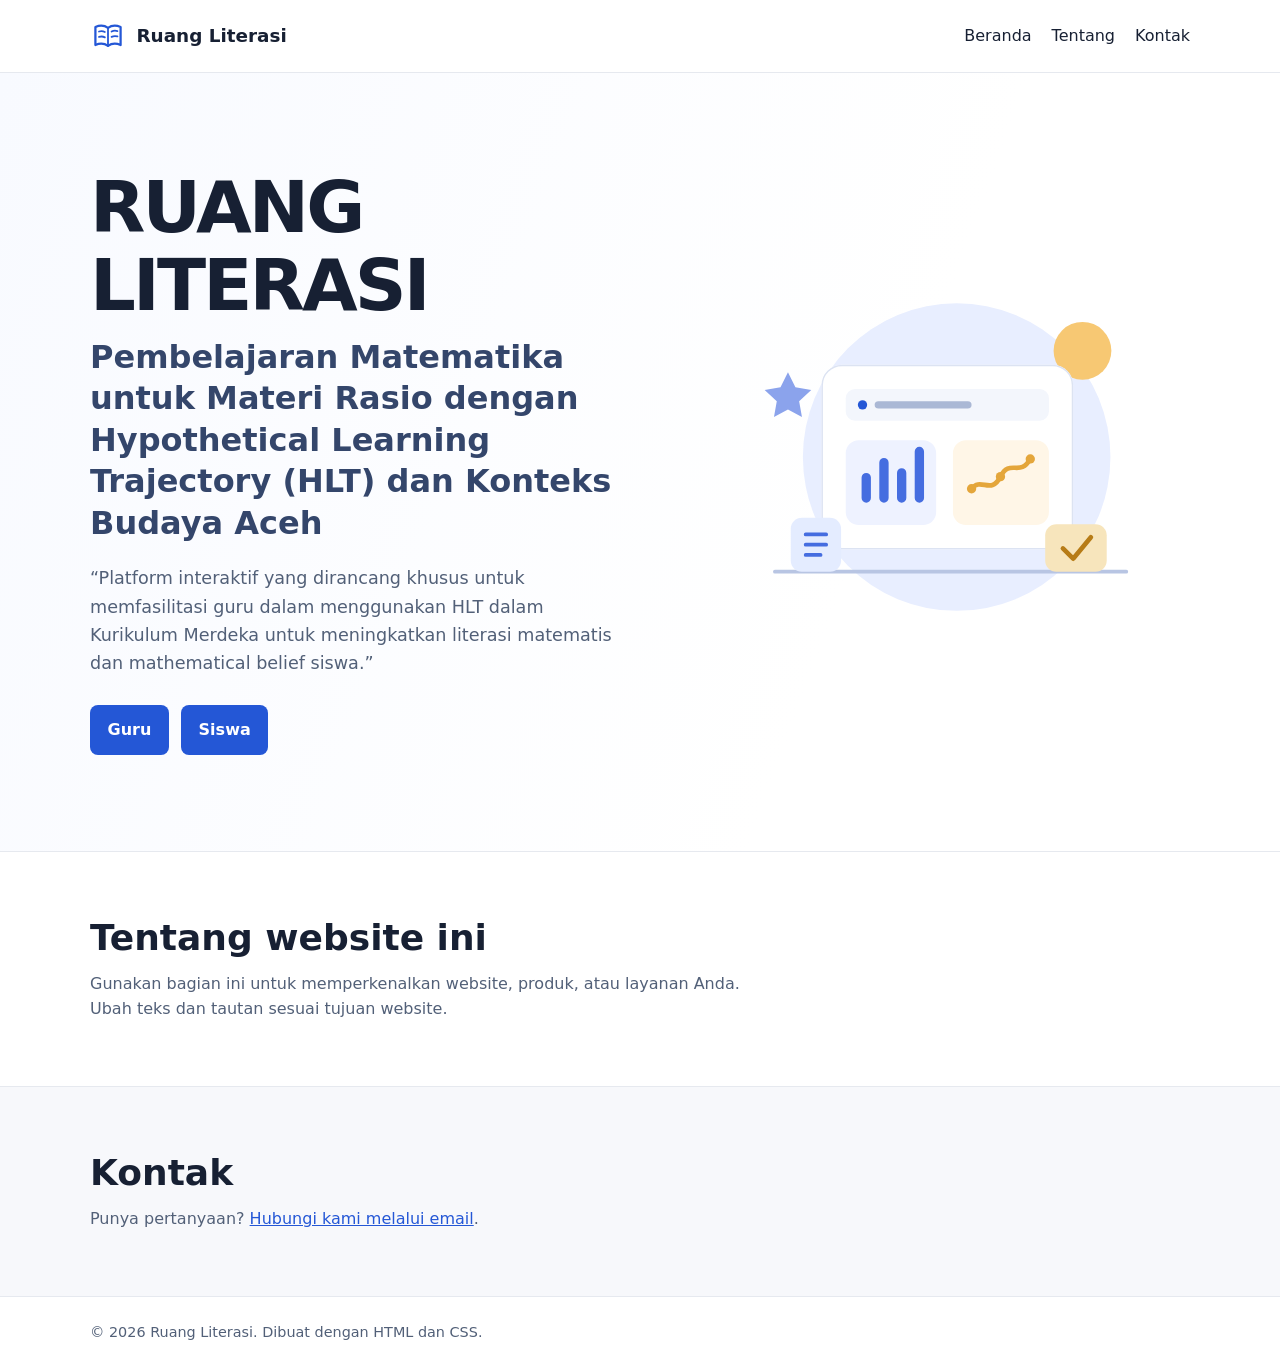
==== index.html @ ae9f27b5 "Tambah halaman guru dan siswa" ====
<!doctype html>
<html lang="id">
  <head>
    <meta charset="utf-8" />
    <meta name="viewport" content="width=device-width, initial-scale=1" />
    <meta
      name="description"
      content="Kerangka awal website yang sederhana dan responsif."
    />
    <title>Ruang Literasi</title>
    <link rel="stylesheet" href="styles.css" />
  </head>
  <body>
    <a class="skip-link" href="#konten">Lewati ke konten utama</a>

    <header class="site-header">
      <div class="container header-content">
        <a class="brand" href="#beranda" aria-label="Ruang Literasi, beranda">
          <svg
            class="brand-logo"
            viewBox="0 0 40 40"
            aria-hidden="true"
          >
            <path
              d="M20 11c-4.2-3-9-3.1-14-1v20c5-2.1 9.8-2 14 1 4.2-3 9-3.1 14-1V10c-5-2.1-9.8-2-14 1Z"
              fill="none"
              stroke="currentColor"
              stroke-linecap="round"
              stroke-linejoin="round"
              stroke-width="2.5"
            />
            <path
              d="M20 11v20M10 15c2.4-.7 4.6-.5 6.5.5M24 15c1.9-1 4.1-1.2 6.5-.5M10 21c2.4-.7 4.6-.5 6.5.5M24 21c1.9-1 4.1-1.2 6.5-.5"
              fill="none"
              stroke="currentColor"
              stroke-linecap="round"
              stroke-width="2"
            />
          </svg>
          <span>Ruang Literasi</span>
        </a>

        <nav aria-label="Navigasi utama">
          <ul class="nav-list">
            <li><a href="#beranda">Beranda</a></li>
            <li><a href="#tentang">Tentang</a></li>
            <li><a href="#kontak">Kontak</a></li>
          </ul>
        </nav>
      </div>
    </header>

    <main id="konten">
      <section class="hero" id="beranda" aria-labelledby="hero-title">
        <div class="container hero-layout">
          <div class="hero-copy">
            <h1 id="hero-title">RUANG LITERASI</h1>
            <h2 class="hero-subtitle">
              Pembelajaran Matematika untuk Materi Rasio dengan Hypothetical
              Learning Trajectory (HLT) dan Konteks Budaya Aceh
            </h2>
            <p class="hero-description">
              “Platform interaktif yang dirancang khusus untuk memfasilitasi
              guru dalam menggunakan HLT dalam Kurikulum Merdeka untuk
              meningkatkan literasi matematis dan mathematical belief siswa.”
            </p>
            <div class="hero-actions">
              <a class="button" href="home-guru.html" target="_blank" rel="noopener">Guru</a>
              <a class="button" href="home-siswa.html" target="_blank" rel="noopener">Siswa</a>
            </div>
          </div>

          <div class="hero-art" aria-hidden="true">
            <svg
              class="learning-illustration"
              viewBox="0 0 520 420"
              fill="none"
              xmlns="http://www.w3.org/2000/svg"
            >
              <circle cx="270" cy="205" r="165" fill="#E8EEFF" />
              <circle cx="405" cy="91" r="31" fill="#F7C873" />
              <path d="M75 328H452" stroke="#B8C5E3" stroke-width="4" stroke-linecap="round" />
              <rect x="125" y="106" width="270" height="198" rx="22" fill="white" />
              <rect x="125.75" y="106.75" width="268.5" height="196.5" rx="21.25" stroke="#DCE3F2" stroke-width="1.5" />
              <rect x="151" y="132" width="218" height="34" rx="10" fill="#F3F6FC" />
              <circle cx="169" cy="149" r="5" fill="#2457D6" />
              <rect x="182" y="145" width="104" height="8" rx="4" fill="#AAB8D5" />
              <rect x="151" y="187" width="97" height="91" rx="14" fill="#EEF2FF" />
              <rect x="266" y="187" width="103" height="91" rx="14" fill="#FFF6E7" />
              <path d="M173 249V227M192 249V211M211 249V222M230 249V199" stroke="#456DE0" stroke-width="10" stroke-linecap="round" />
              <path d="M286 239C296 226 307 246 317 226C327 206 338 227 349 207" stroke="#E4A63B" stroke-width="5" stroke-linecap="round" />
              <circle cx="286" cy="239" r="5" fill="#E4A63B" />
              <circle cx="317" cy="226" r="5" fill="#E4A63B" />
              <circle cx="349" cy="207" r="5" fill="#E4A63B" />
              <rect x="92" y="270" width="54" height="58" rx="12" fill="#E4ECFF" />
              <path d="M108 288H130M108 299H130M108 310H124" stroke="#456DE0" stroke-width="4" stroke-linecap="round" />
              <rect x="365" y="277" width="66" height="51" rx="12" fill="#F7E5BC" />
              <path d="M384 303L395 314L414 291" stroke="#B77C17" stroke-width="5" stroke-linecap="round" stroke-linejoin="round" />
              <path d="M89 114L97 130L114 133L101 145L104 162L89 154L74 162L77 145L64 133L81 130L89 114Z" fill="#8BA3EC" />
            </svg>
          </div>
        </div>
      </section>

      <section class="content-section" id="tentang" aria-labelledby="about-title">
        <div class="container">
          <h2 id="about-title">Tentang website ini</h2>
          <p>
            Gunakan bagian ini untuk memperkenalkan website, produk, atau layanan
            Anda. Ubah teks dan tautan sesuai tujuan website.
          </p>
        </div>
      </section>

      <section
        class="content-section contact-section"
        id="kontak"
        aria-labelledby="contact-title"
      >
        <div class="container">
          <h2 id="contact-title">Kontak</h2>
          <p>
            Punya pertanyaan?
            <a href="mailto:halo@contoh.com">Hubungi kami melalui email</a>.
          </p>
        </div>
      </section>
    </main>

    <footer class="site-footer">
      <div class="container">
        <p>
          &copy; 2026 Ruang Literasi. Dibuat dengan HTML dan CSS.
        </p>
      </div>
    </footer>
  </body>
</html>
---- styles.css ----
:root {
  color-scheme: light;
  font-family: system-ui, -apple-system, BlinkMacSystemFont, "Segoe UI", sans-serif;
  color: #172033;
  background: #ffffff;
  font-synthesis: none;
  text-rendering: optimizeLegibility;
  -webkit-font-smoothing: antialiased;
  -moz-osx-font-smoothing: grayscale;
  scroll-behavior: smooth;
}

* {
  box-sizing: border-box;
}

body {
  min-width: 320px;
  min-height: 100vh;
  margin: 0;
  line-height: 1.6;
}

a {
  color: #2457d6;
}

a:focus-visible {
  outline: 3px solid #f4a62a;
  outline-offset: 3px;
}

.container {
  width: min(100% - 2rem, 1100px);
  margin-inline: auto;
}

.skip-link {
  position: absolute;
  top: 0.75rem;
  left: 0.75rem;
  z-index: 1;
  padding: 0.6rem 0.9rem;
  transform: translateY(-160%);
  border-radius: 0.4rem;
  background: #ffffff;
  color: #172033;
}

.skip-link:focus {
  transform: translateY(0);
}

.site-header {
  border-bottom: 1px solid #e6e9ef;
}

.header-content {
  display: flex;
  min-height: 4.5rem;
  align-items: center;
  justify-content: space-between;
  gap: 1.5rem;
}

.brand {
  display: inline-flex;
  align-items: center;
  gap: 0.65rem;
  color: inherit;
  font-size: 1.15rem;
  font-weight: 700;
  text-decoration: none;
  white-space: nowrap;
}

.brand-logo {
  width: 2.25rem;
  height: 2.25rem;
  flex: none;
  color: #2457d6;
}

.nav-list {
  display: flex;
  flex-wrap: wrap;
  gap: 1.25rem;
  margin: 0;
  padding: 0;
  list-style: none;
}

.nav-list a {
  color: inherit;
  text-decoration: none;
}

.nav-list a:hover,
.content-section a:hover {
  text-decoration: underline;
}

.hero {
  overflow: hidden;
  background: linear-gradient(110deg, #f8faff 0%, #ffffff 66%);
}

.hero-layout {
  display: grid;
  min-height: 34rem;
  grid-template-columns: minmax(0, 1fr) minmax(0, 0.9fr);
  align-items: center;
  gap: clamp(2rem, 6vw, 5rem);
  padding-block: clamp(3.5rem, 8vw, 6rem);
}

.hero-copy {
  position: relative;
  z-index: 1;
}

h1,
h2,
p {
  margin-top: 0;
}

h1 {
  max-width: 15ch;
  margin-bottom: 0.75rem;
  font-size: clamp(2.5rem, 7vw, 4.5rem);
  line-height: 1.08;
  letter-spacing: -0.04em;
}

.hero-subtitle {
  max-width: 27ch;
  margin-bottom: 1.25rem;
  color: #34466b;
  font-size: clamp(1.35rem, 3vw, 2rem);
  line-height: 1.3;
}

h2 {
  margin-bottom: 0.75rem;
  font-size: clamp(1.6rem, 4vw, 2.25rem);
  line-height: 1.2;
}

.hero-description {
  max-width: 55ch;
  margin-bottom: 1.75rem;
  color: #526078;
  font-size: 1.1rem;
}

.hero-art {
  display: grid;
  min-width: 0;
  place-items: center;
}

.learning-illustration {
  display: block;
  width: min(100%, 32.5rem);
  height: auto;
}

.button {
  display: inline-block;
  padding: 0.75rem 1.1rem;
  border-radius: 0.5rem;
  background: #2457d6;
  color: #ffffff;
  font-weight: 600;
  text-decoration: none;
}

.hero-actions {
  display: flex;
  flex-wrap: wrap;
  gap: 0.75rem;
}

.button:hover {
  background: #1946b9;
}

.content-section {
  padding-block: 4rem;
  border-top: 1px solid #e6e9ef;
}

.content-section p {
  max-width: 65ch;
  margin-bottom: 0;
  color: #526078;
}

.contact-section {
  background: #f7f8fb;
}

.site-footer {
  padding-block: 1.5rem;
  border-top: 1px solid #e6e9ef;
  color: #526078;
  font-size: 0.9rem;
}

.site-footer p {
  margin-bottom: 0;
}

@media (max-width: 520px) {
  .header-content {
    align-items: flex-start;
    flex-direction: column;
    justify-content: center;
    gap: 0.25rem;
    padding-block: 0.75rem;
  }

  .nav-list {
    gap: 1rem;
  }
}

@media (max-width: 760px) {
  .hero-layout {
    min-height: auto;
    grid-template-columns: 1fr;
    gap: 2rem;
  }

  .learning-illustration {
    width: min(100%, 26rem);
  }
}

@media (prefers-reduced-motion: reduce) {
  :root {
    scroll-behavior: auto;
  }
}
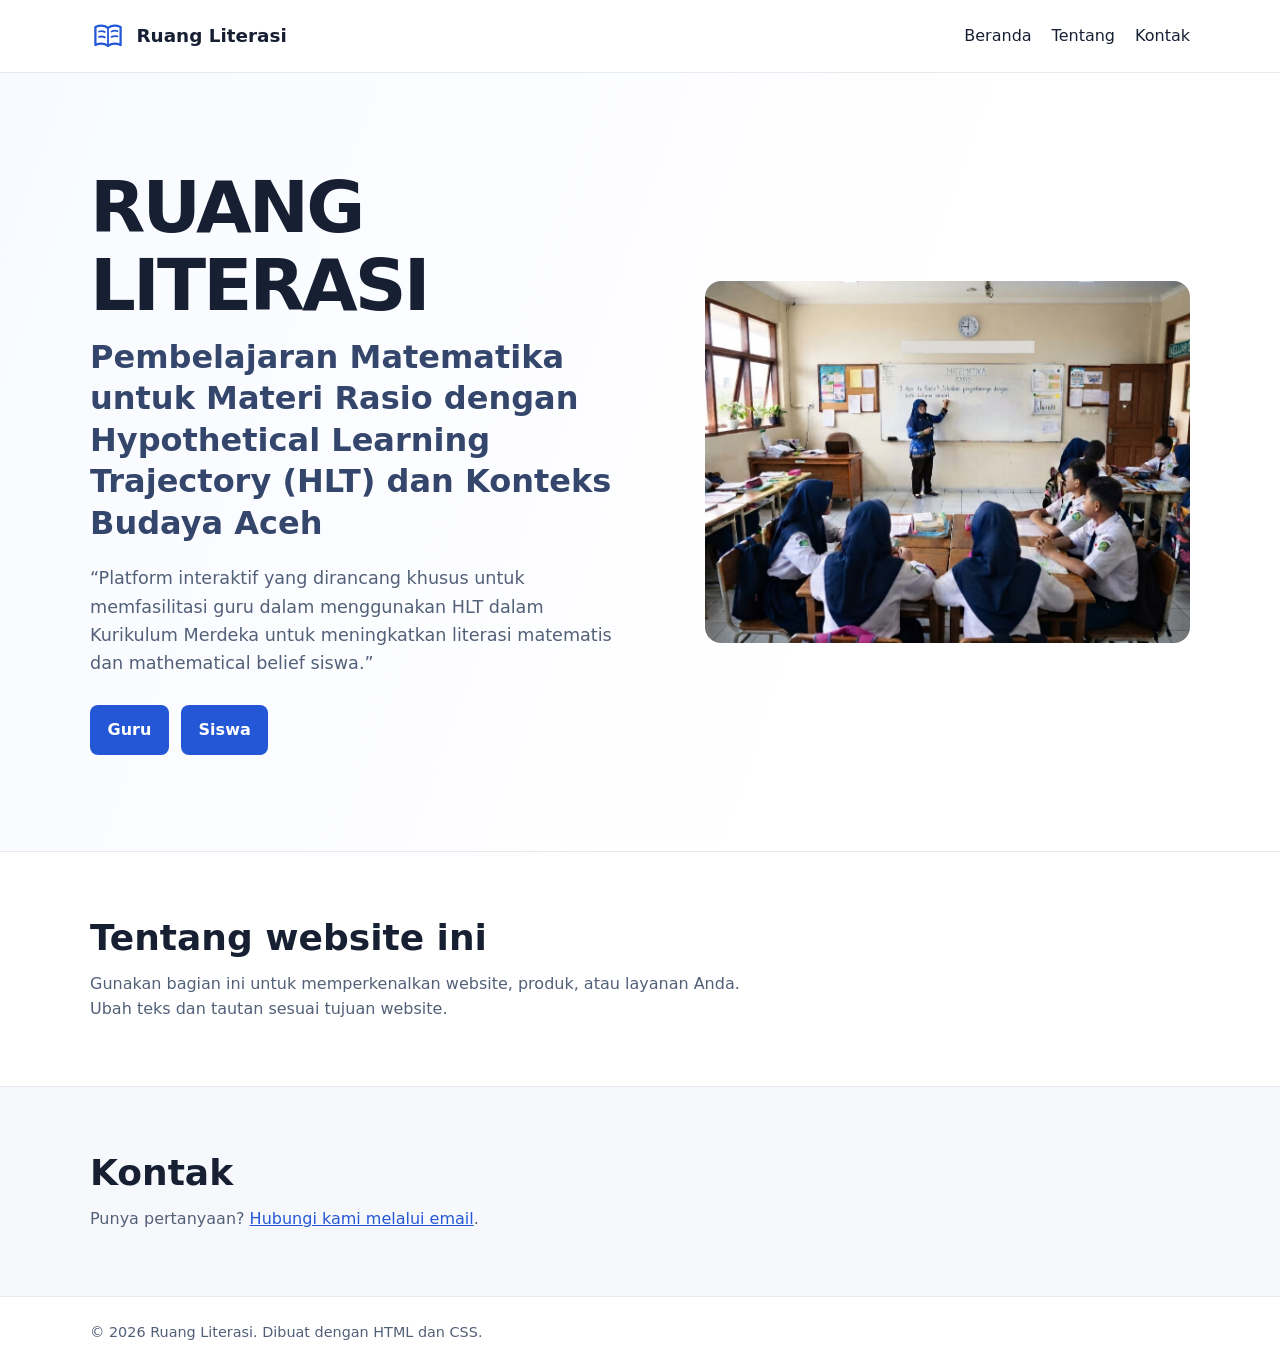
==== commit bbe9d52a: "Penambahan foto guru di kolom kanan pada index.html" ====
--- a/index.html
+++ b/index.html
@@ -70,34 +70,12 @@
             </div>
           </div>
 
-          <div class="hero-art" aria-hidden="true">
-            <svg
+          <div class="hero-art">
+            <img
               class="learning-illustration"
-              viewBox="0 0 520 420"
-              fill="none"
-              xmlns="http://www.w3.org/2000/svg"
-            >
-              <circle cx="270" cy="205" r="165" fill="#E8EEFF" />
-              <circle cx="405" cy="91" r="31" fill="#F7C873" />
-              <path d="M75 328H452" stroke="#B8C5E3" stroke-width="4" stroke-linecap="round" />
-              <rect x="125" y="106" width="270" height="198" rx="22" fill="white" />
-              <rect x="125.75" y="106.75" width="268.5" height="196.5" rx="21.25" stroke="#DCE3F2" stroke-width="1.5" />
-              <rect x="151" y="132" width="218" height="34" rx="10" fill="#F3F6FC" />
-              <circle cx="169" cy="149" r="5" fill="#2457D6" />
-              <rect x="182" y="145" width="104" height="8" rx="4" fill="#AAB8D5" />
-              <rect x="151" y="187" width="97" height="91" rx="14" fill="#EEF2FF" />
-              <rect x="266" y="187" width="103" height="91" rx="14" fill="#FFF6E7" />
-              <path d="M173 249V227M192 249V211M211 249V222M230 249V199" stroke="#456DE0" stroke-width="10" stroke-linecap="round" />
-              <path d="M286 239C296 226 307 246 317 226C327 206 338 227 349 207" stroke="#E4A63B" stroke-width="5" stroke-linecap="round" />
-              <circle cx="286" cy="239" r="5" fill="#E4A63B" />
-              <circle cx="317" cy="226" r="5" fill="#E4A63B" />
-              <circle cx="349" cy="207" r="5" fill="#E4A63B" />
-              <rect x="92" y="270" width="54" height="58" rx="12" fill="#E4ECFF" />
-              <path d="M108 288H130M108 299H130M108 310H124" stroke="#456DE0" stroke-width="4" stroke-linecap="round" />
-              <rect x="365" y="277" width="66" height="51" rx="12" fill="#F7E5BC" />
-              <path d="M384 303L395 314L414 291" stroke="#B77C17" stroke-width="5" stroke-linecap="round" stroke-linejoin="round" />
-              <path d="M89 114L97 130L114 133L101 145L104 162L89 154L74 162L77 145L64 133L81 130L89 114Z" fill="#8BA3EC" />
-            </svg>
+              src="assets/gambar-guru-smp-dan-siswa.jpeg"
+              alt="Guru mengajar matematika di depan kelas"
+            />
           </div>
         </div>
       </section>
--- a/styles.css
+++ b/styles.css
@@ -63,6 +63,161 @@
   gap: 1.5rem;
 }
 
+.home-header-content {
+  flex-direction: row;
+  gap: 0.75rem;
+}
+
+.home-header-content .brand-logo {
+  width: 1.5rem;
+  height: 1.5rem;
+}
+
+.teacher-nav {
+  position: sticky;
+  top: 0;
+  z-index: 50;
+  width: 100%;
+  border-bottom: 1px solid #e6e9ef;
+  background: #ffffff;
+  box-shadow: 0 2px 6px rgb(23 32 51 / 6%);
+}
+
+.teacher-nav__inner {
+  position: relative;
+  display: flex;
+  min-height: 4.25rem;
+  align-items: center;
+  justify-content: space-between;
+  gap: 1rem;
+}
+
+.teacher-nav__identity {
+  display: inline-flex;
+  flex: none;
+  align-items: center;
+  gap: 0.55rem;
+  color: inherit;
+  text-decoration: none;
+  white-space: nowrap;
+}
+
+.teacher-nav__logo {
+  width: 1.5rem;
+  height: 1.5rem;
+  flex: none;
+  color: #2457d6;
+}
+
+.teacher-nav__brand {
+  font-size: 1rem;
+  font-weight: 700;
+}
+
+.teacher-nav__badge {
+  padding: 0.2rem 0.5rem;
+  border-radius: 999px;
+  background: #eef2ff;
+  color: #2457d6;
+  font-size: 0.72rem;
+  font-weight: 700;
+}
+
+.teacher-nav__menu {
+  display: flex;
+  flex: 1;
+  align-items: center;
+  justify-content: center;
+  gap: 0.75rem;
+}
+
+.teacher-nav__menu--centered {
+  width: 100%;
+  justify-content: center;
+}
+
+.teacher-nav__links {
+  display: flex;
+  align-items: center;
+  gap: 0.15rem;
+  margin: 0;
+  padding: 0;
+  list-style-type: none;
+}
+
+.teacher-nav__link {
+  display: block;
+  padding: 0.55rem 0.6rem;
+  border-radius: 0.5rem;
+  color: #34466b;
+  font-size: 0.88rem;
+  font-weight: 600;
+  text-decoration: none;
+  white-space: nowrap;
+  transition: background-color 160ms ease, color 160ms ease;
+}
+
+.teacher-nav__link:hover {
+  background: #f3f6fc;
+  color: #2457d6;
+}
+
+.teacher-nav__link.is-active {
+  background: #eef2ff;
+  color: #2457d6;
+}
+
+.teacher-nav__student-link {
+  display: inline-flex;
+  flex: none;
+  align-items: center;
+  justify-content: center;
+  gap: 0.4rem;
+  padding: 0.55rem 0.8rem;
+  border: 1px solid #dce3f2;
+  border-radius: 0.5rem;
+  background: #f8faff;
+  color: #2457d6;
+  font-size: 0.88rem;
+  font-weight: 600;
+  text-decoration: none;
+  white-space: nowrap;
+  transition: background-color 160ms ease, border-color 160ms ease;
+}
+
+.teacher-nav__student-link:hover {
+  border-color: #b8c5e3;
+  background: #eef2ff;
+}
+
+.teacher-nav__student-link svg {
+  width: 1.1rem;
+  height: 1.1rem;
+}
+
+.teacher-nav__toggle {
+  display: none;
+  width: 2.75rem;
+  height: 2.75rem;
+  flex: none;
+  flex-direction: column;
+  align-items: center;
+  justify-content: center;
+  gap: 0.3rem;
+  border: 1px solid #dce3f2;
+  border-radius: 0.5rem;
+  background: #ffffff;
+  color: #2457d6;
+  cursor: pointer;
+}
+
+.teacher-nav__toggle span {
+  width: 1.2rem;
+  height: 2px;
+  border-radius: 2px;
+  background: currentColor;
+}
+
 .brand {
   display: inline-flex;
   align-items: center;
@@ -164,6 +319,8 @@
   display: block;
   width: min(100%, 32.5rem);
   height: auto;
+  border-radius: 1rem;
+  object-fit: contain;
 }
 
 .button {
@@ -238,6 +395,46 @@
   }
 }
 
+@media (max-width: 900px) {
+  .teacher-nav__toggle {
+    display: inline-flex;
+  }
+
+  .teacher-nav__menu {
+    position: absolute;
+    top: 100%;
+    right: 0;
+    left: 0;
+    display: none;
+    align-items: stretch;
+    flex-direction: column;
+    gap: 0.75rem;
+    padding: 0.75rem 1rem 1rem;
+    border-bottom: 1px solid #e6e9ef;
+    background: #ffffff;
+    box-shadow: 0 8px 14px rgb(23 32 51 / 8%);
+  }
+
+  .teacher-nav__menu.is-open {
+    display: flex;
+  }
+
+  .teacher-nav__links {
+    align-items: stretch;
+    flex-direction: column;
+    gap: 0.15rem;
+  }
+
+  .teacher-nav__link {
+    padding: 0.7rem 0.75rem;
+  }
+
+  .teacher-nav__student-link {
+    width: 100%;
+    padding-block: 0.7rem;
+  }
+}
+
 @media (prefers-reduced-motion: reduce) {
   :root {
     scroll-behavior: auto;
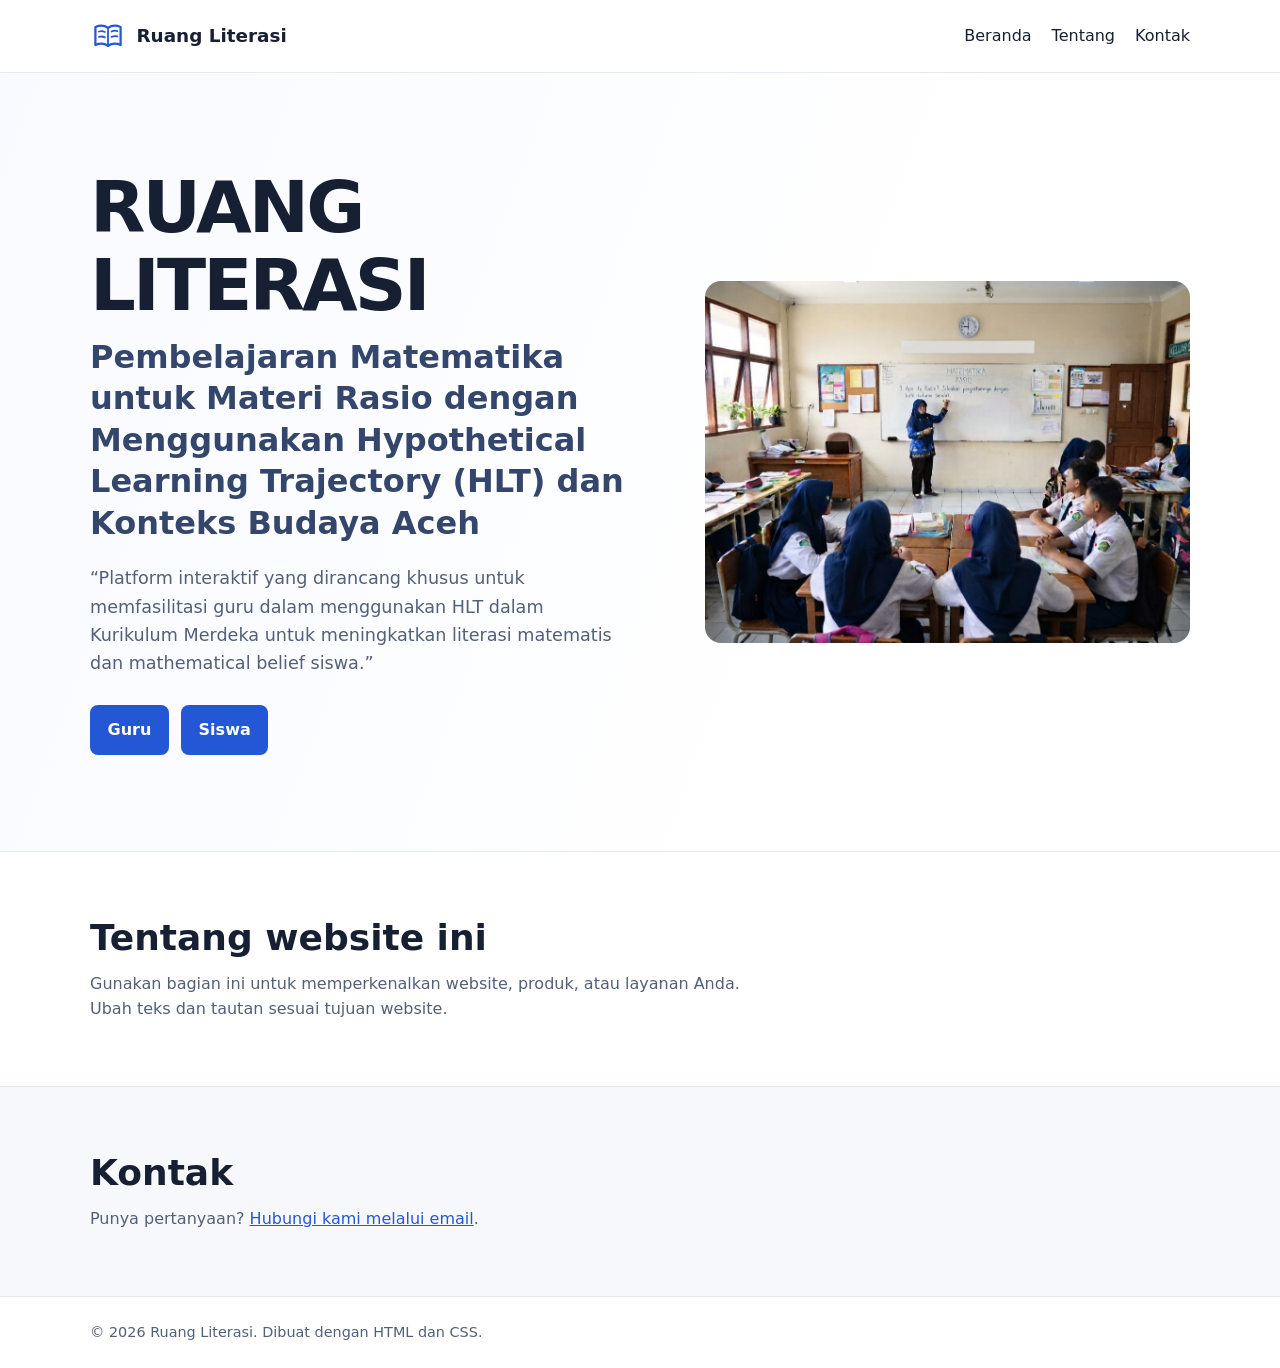
==== commit b711fb18: "penambahan kata menggunakan  pada hero subtitle" ====
--- a/index.html
+++ b/index.html
@@ -56,7 +56,7 @@
           <div class="hero-copy">
             <h1 id="hero-title">RUANG LITERASI</h1>
             <h2 class="hero-subtitle">
-              Pembelajaran Matematika untuk Materi Rasio dengan Hypothetical
+              Pembelajaran Matematika untuk Materi Rasio dengan Menggunakan Hypothetical
               Learning Trajectory (HLT) dan Konteks Budaya Aceh
             </h2>
             <p class="hero-description">
@@ -85,7 +85,7 @@
           <h2 id="about-title">Tentang website ini</h2>
           <p>
             Gunakan bagian ini untuk memperkenalkan website, produk, atau layanan
-            Anda. Ubah teks dan tautan sesuai tujuan website.
+            Anda. Ubah teks dan tautan sesuai tujuan website. 
           </p>
         </div>
       </section>
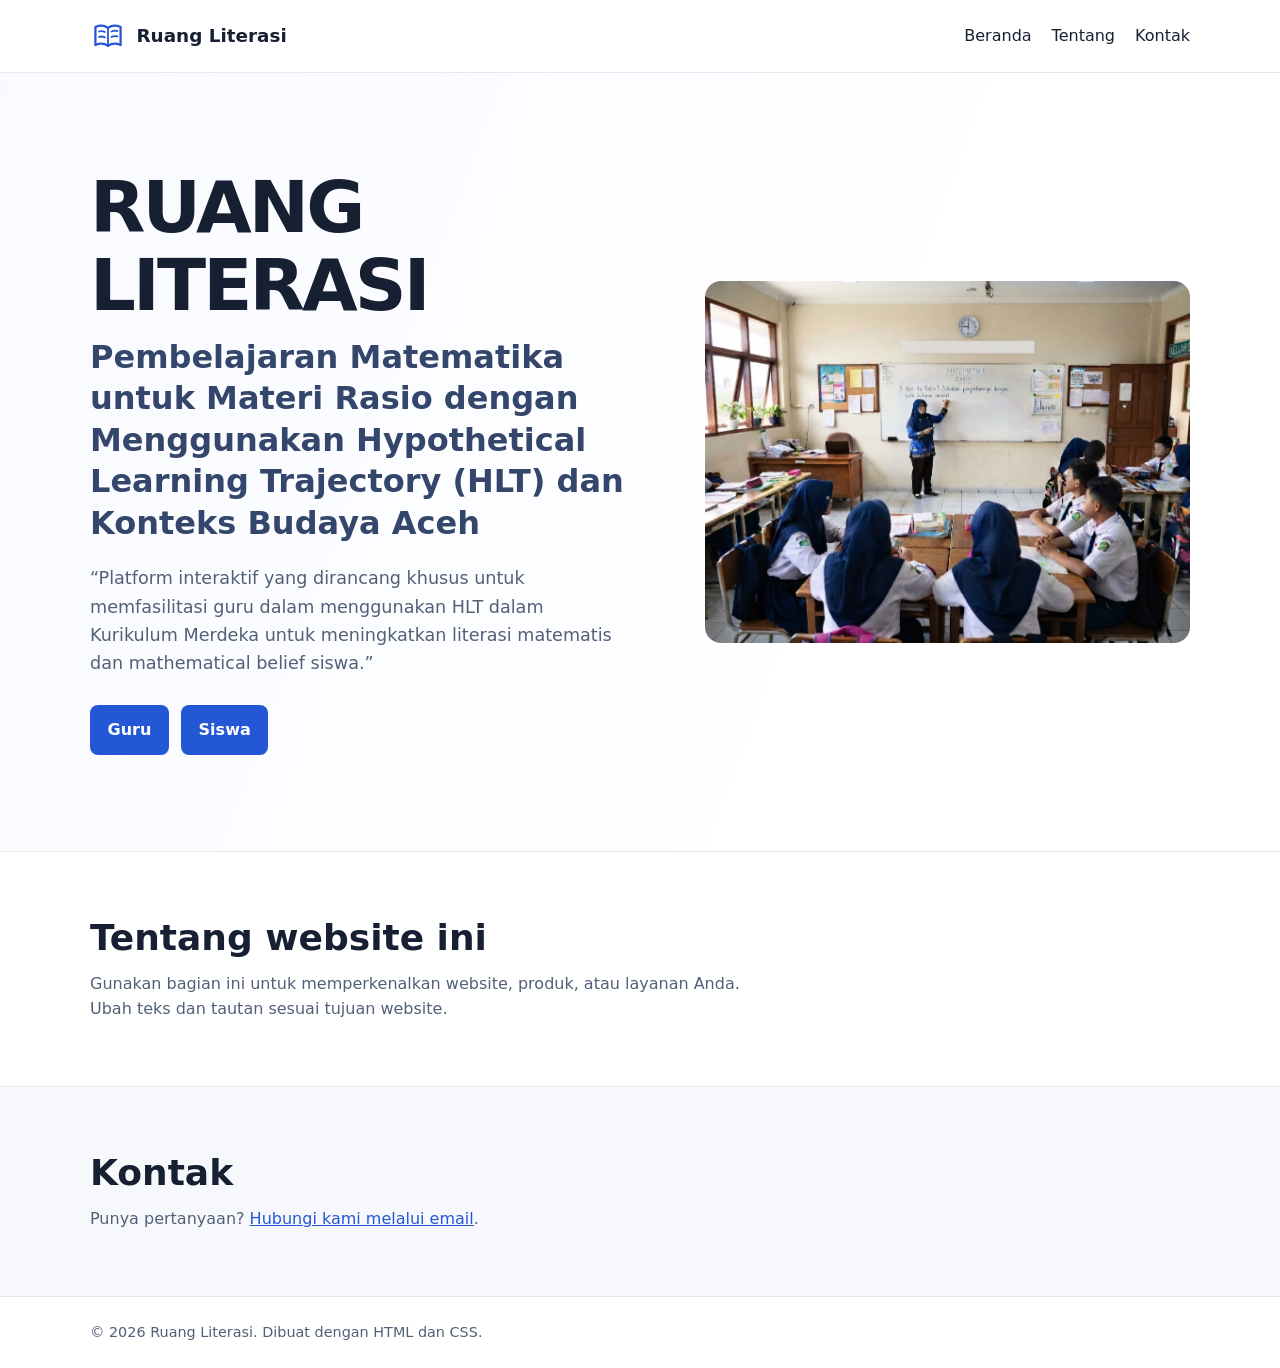
==== commit e15b12d4: "Frasa Hypothetical Learning Trajectory dan mathematical belief telah dibuat dalam bentuk italic pada" ====
--- a/index.html
+++ b/index.html
@@ -56,13 +56,13 @@
           <div class="hero-copy">
             <h1 id="hero-title">RUANG LITERASI</h1>
             <h2 class="hero-subtitle">
-              Pembelajaran Matematika untuk Materi Rasio dengan Menggunakan Hypothetical
-              Learning Trajectory (HLT) dan Konteks Budaya Aceh
+              Pembelajaran Matematika untuk Materi Rasio dengan Menggunakan <em>Hypothetical
+              Learning Trajectory</em> (HLT) dan Konteks Budaya Aceh
             </h2>
             <p class="hero-description">
               “Platform interaktif yang dirancang khusus untuk memfasilitasi
               guru dalam menggunakan HLT dalam Kurikulum Merdeka untuk
-              meningkatkan literasi matematis dan mathematical belief siswa.”
+              meningkatkan literasi matematis dan <em>mathematical belief</em> siswa.”
             </p>
             <div class="hero-actions">
               <a class="button" href="home-guru.html" target="_blank" rel="noopener">Guru</a>
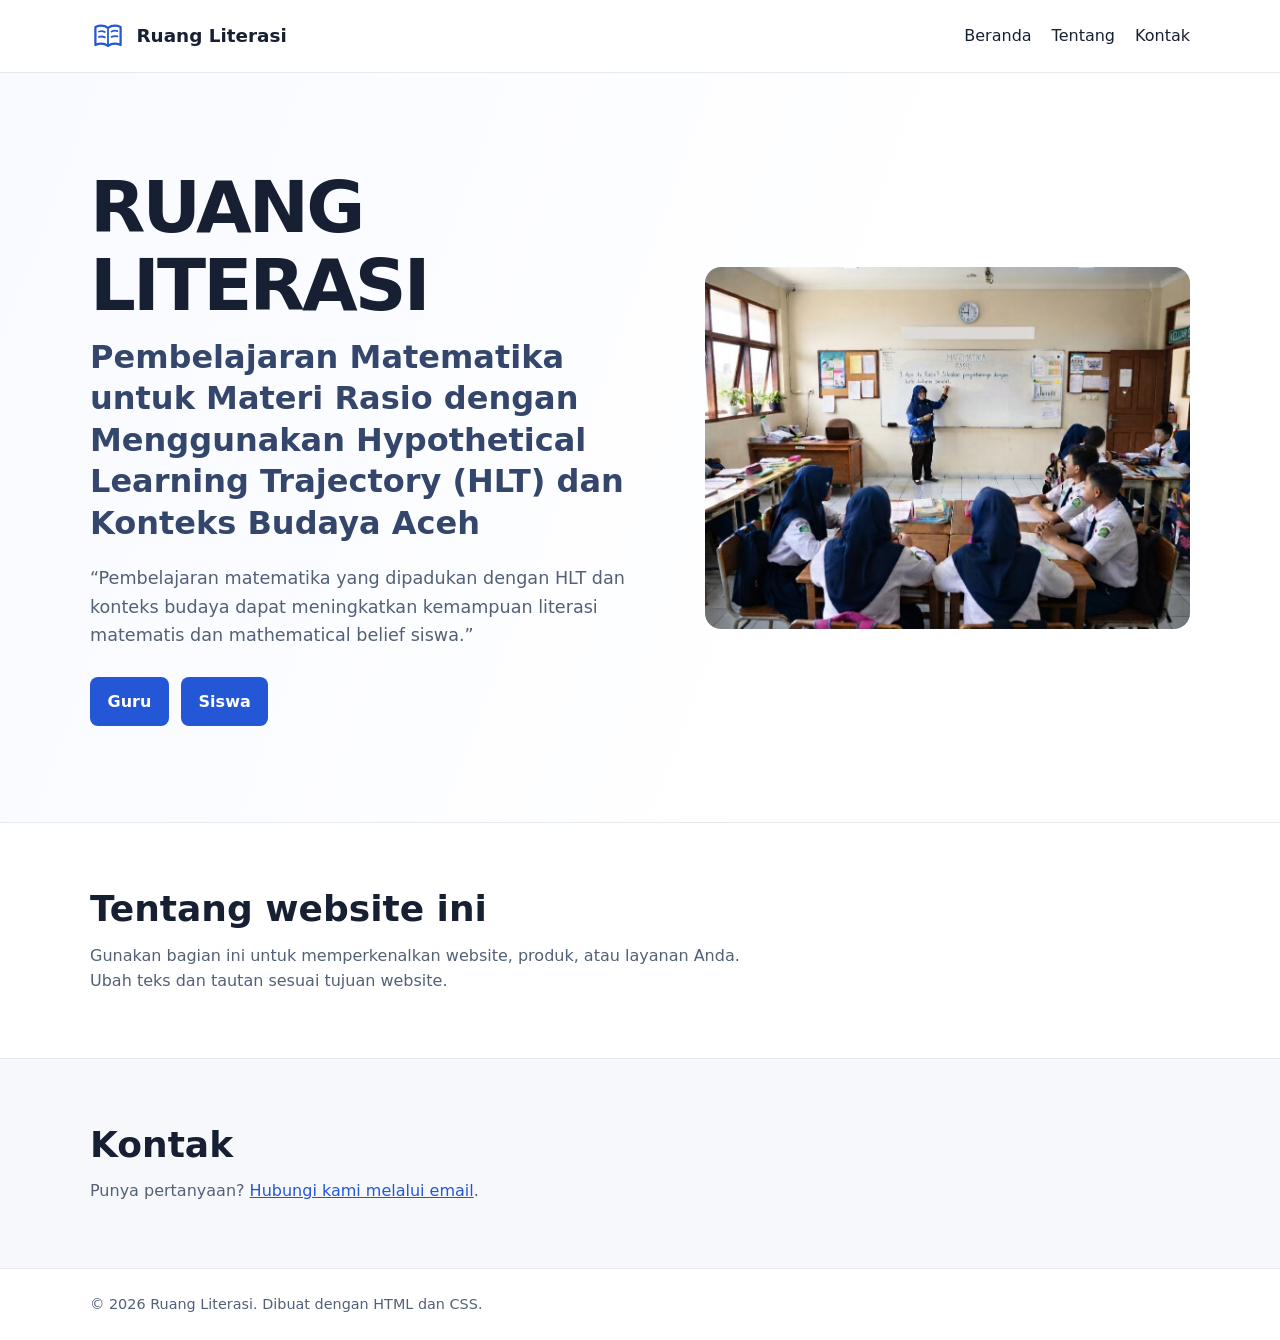
==== commit 5b7ff3ea: "perbaikan hero description" ====
--- a/index.html
+++ b/index.html
@@ -60,9 +60,8 @@
               Learning Trajectory</em> (HLT) dan Konteks Budaya Aceh
             </h2>
             <p class="hero-description">
-              “Platform interaktif yang dirancang khusus untuk memfasilitasi
-              guru dalam menggunakan HLT dalam Kurikulum Merdeka untuk
-              meningkatkan literasi matematis dan <em>mathematical belief</em> siswa.”
+              “Pembelajaran matematika yang dipadukan dengan HLT dan konteks budaya dapat meningkatkan kemampuan
+              literasi matematis dan <em>mathematical belief</em> siswa.”
             </p>
             <div class="hero-actions">
               <a class="button" href="home-guru.html" target="_blank" rel="noopener">Guru</a>
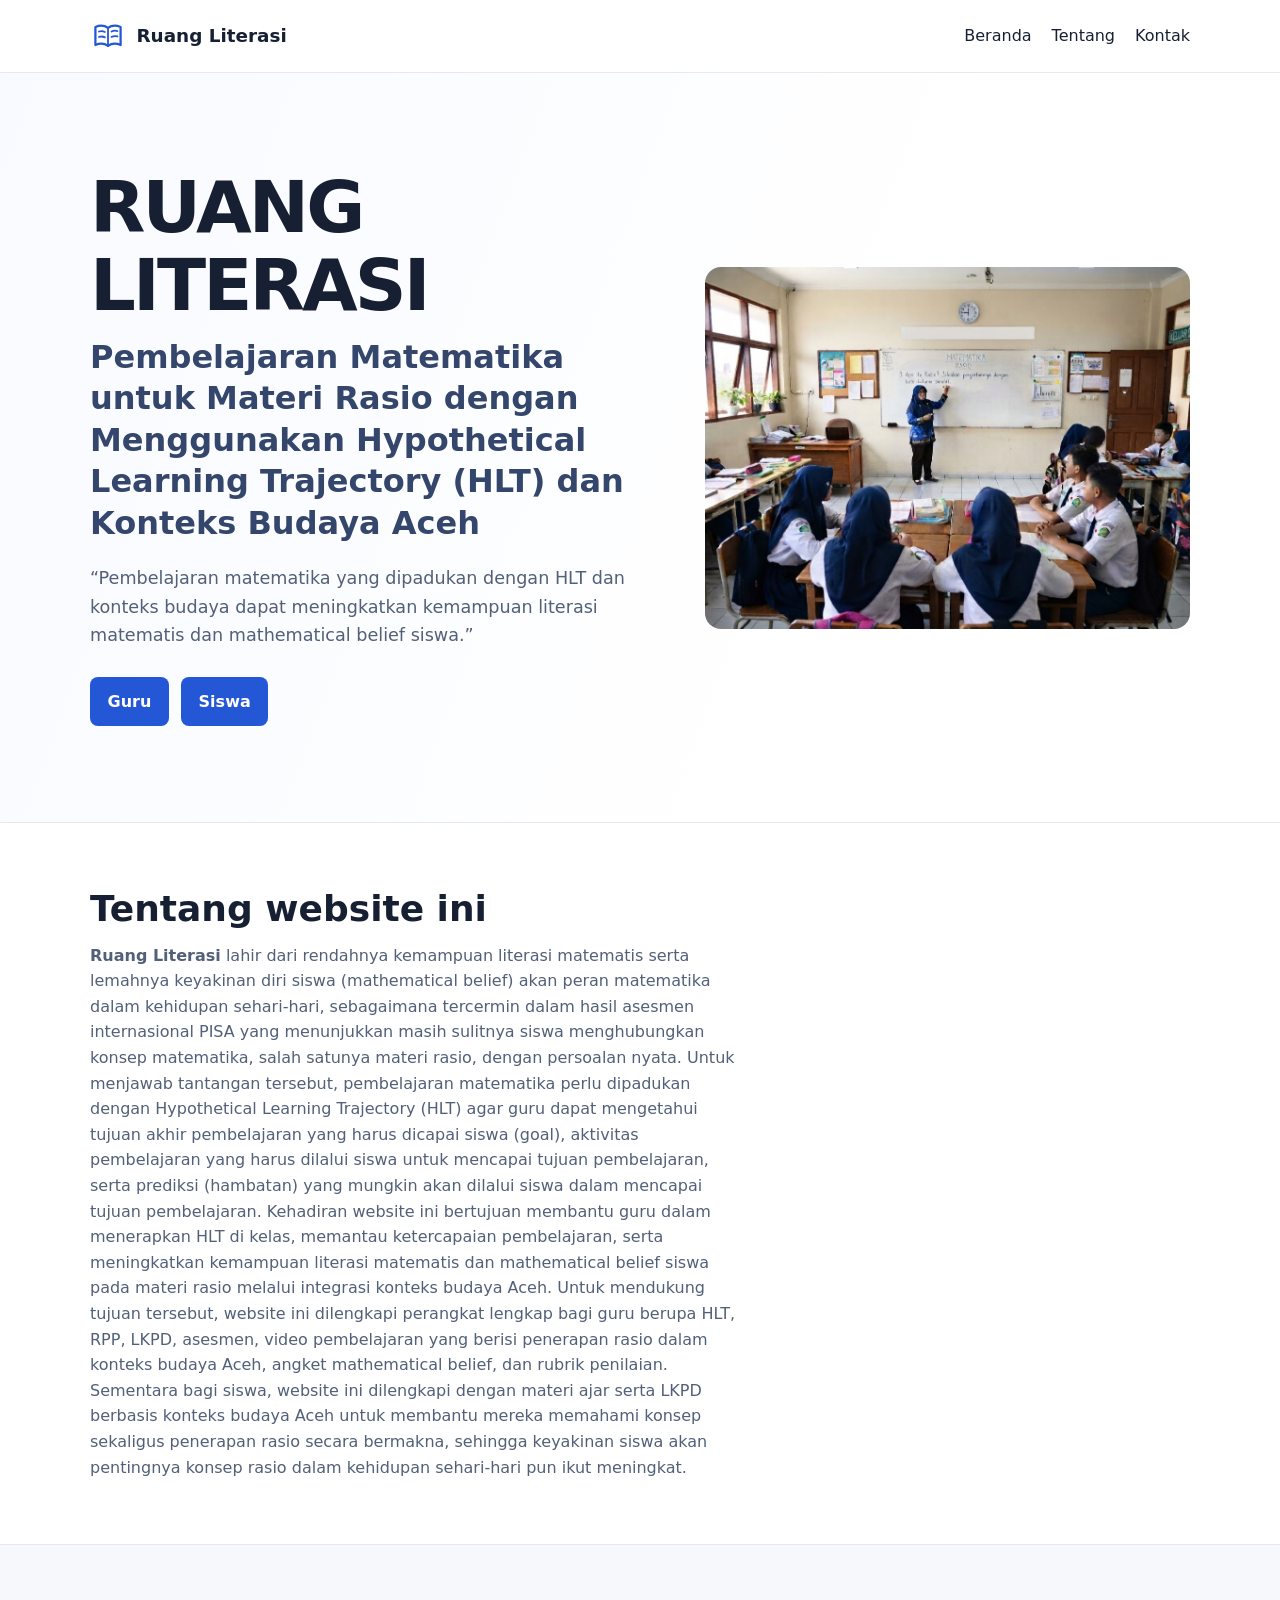
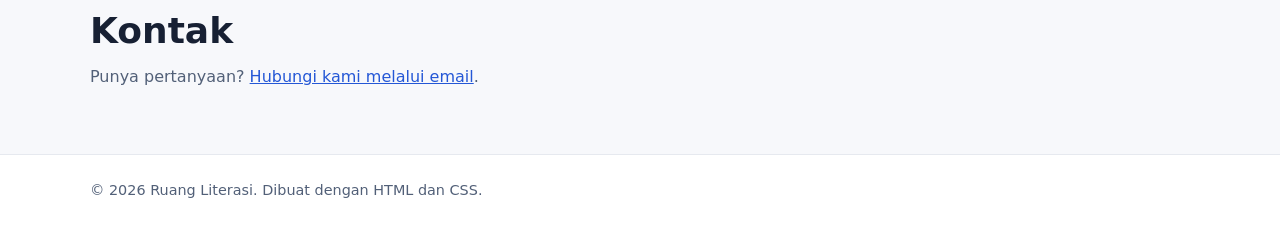
==== commit 52efc121: "Penambahan teks narasi pada tentang website ini" ====
--- a/index.html
+++ b/index.html
@@ -56,8 +56,8 @@
           <div class="hero-copy">
             <h1 id="hero-title">RUANG LITERASI</h1>
             <h2 class="hero-subtitle">
-              Pembelajaran Matematika untuk Materi Rasio dengan Menggunakan <em>Hypothetical
-              Learning Trajectory</em> (HLT) dan Konteks Budaya Aceh
+              Pembelajaran Matematika untuk Materi Rasio dengan Menggunakan
+              <em>Hypothetical Learning Trajectory</em> (HLT) dan Konteks Budaya Aceh
             </h2>
             <p class="hero-description">
               “Pembelajaran matematika yang dipadukan dengan HLT dan konteks budaya dapat meningkatkan kemampuan
@@ -83,8 +83,21 @@
         <div class="container">
           <h2 id="about-title">Tentang website ini</h2>
           <p>
-            Gunakan bagian ini untuk memperkenalkan website, produk, atau layanan
-            Anda. Ubah teks dan tautan sesuai tujuan website. 
+            <strong>Ruang Literasi</strong> lahir dari rendahnya kemampuan literasi matematis serta lemahnya keyakinan diri siswa
+            (<em>mathematical belief</em>) akan peran matematika dalam kehidupan sehari-hari, sebagaimana tercermin dalam
+            hasil asesmen internasional PISA yang menunjukkan masih sulitnya siswa menghubungkan konsep matematika,
+            salah satunya materi rasio, dengan persoalan nyata. Untuk menjawab tantangan tersebut, pembelajaran
+            matematika perlu dipadukan dengan <em>Hypothetical Learning Trajectory</em> (HLT) agar guru dapat mengetahui
+            tujuan akhir pembelajaran yang harus dicapai siswa (<em>goal</em>), aktivitas pembelajaran yang harus dilalui
+            siswa untuk mencapai tujuan pembelajaran, serta prediksi (hambatan) yang mungkin akan dilalui siswa dalam
+            mencapai tujuan pembelajaran. Kehadiran website ini bertujuan membantu guru dalam menerapkan HLT di kelas,
+            memantau ketercapaian pembelajaran, serta meningkatkan kemampuan literasi matematis dan
+            <em>mathematical belief</em> siswa pada materi rasio melalui integrasi konteks budaya Aceh. Untuk mendukung
+            tujuan tersebut, website ini dilengkapi perangkat lengkap bagi guru berupa HLT, RPP, LKPD, asesmen, video
+            pembelajaran yang berisi penerapan rasio dalam konteks budaya Aceh, angket <em>mathematical belief</em>, dan
+            rubrik penilaian. Sementara bagi siswa, website ini dilengkapi dengan materi ajar serta LKPD berbasis konteks
+            budaya Aceh untuk membantu mereka memahami konsep sekaligus penerapan rasio secara bermakna, sehingga keyakinan
+            siswa akan pentingnya konsep rasio dalam kehidupan sehari-hari pun ikut meningkat.
           </p>
         </div>
       </section>
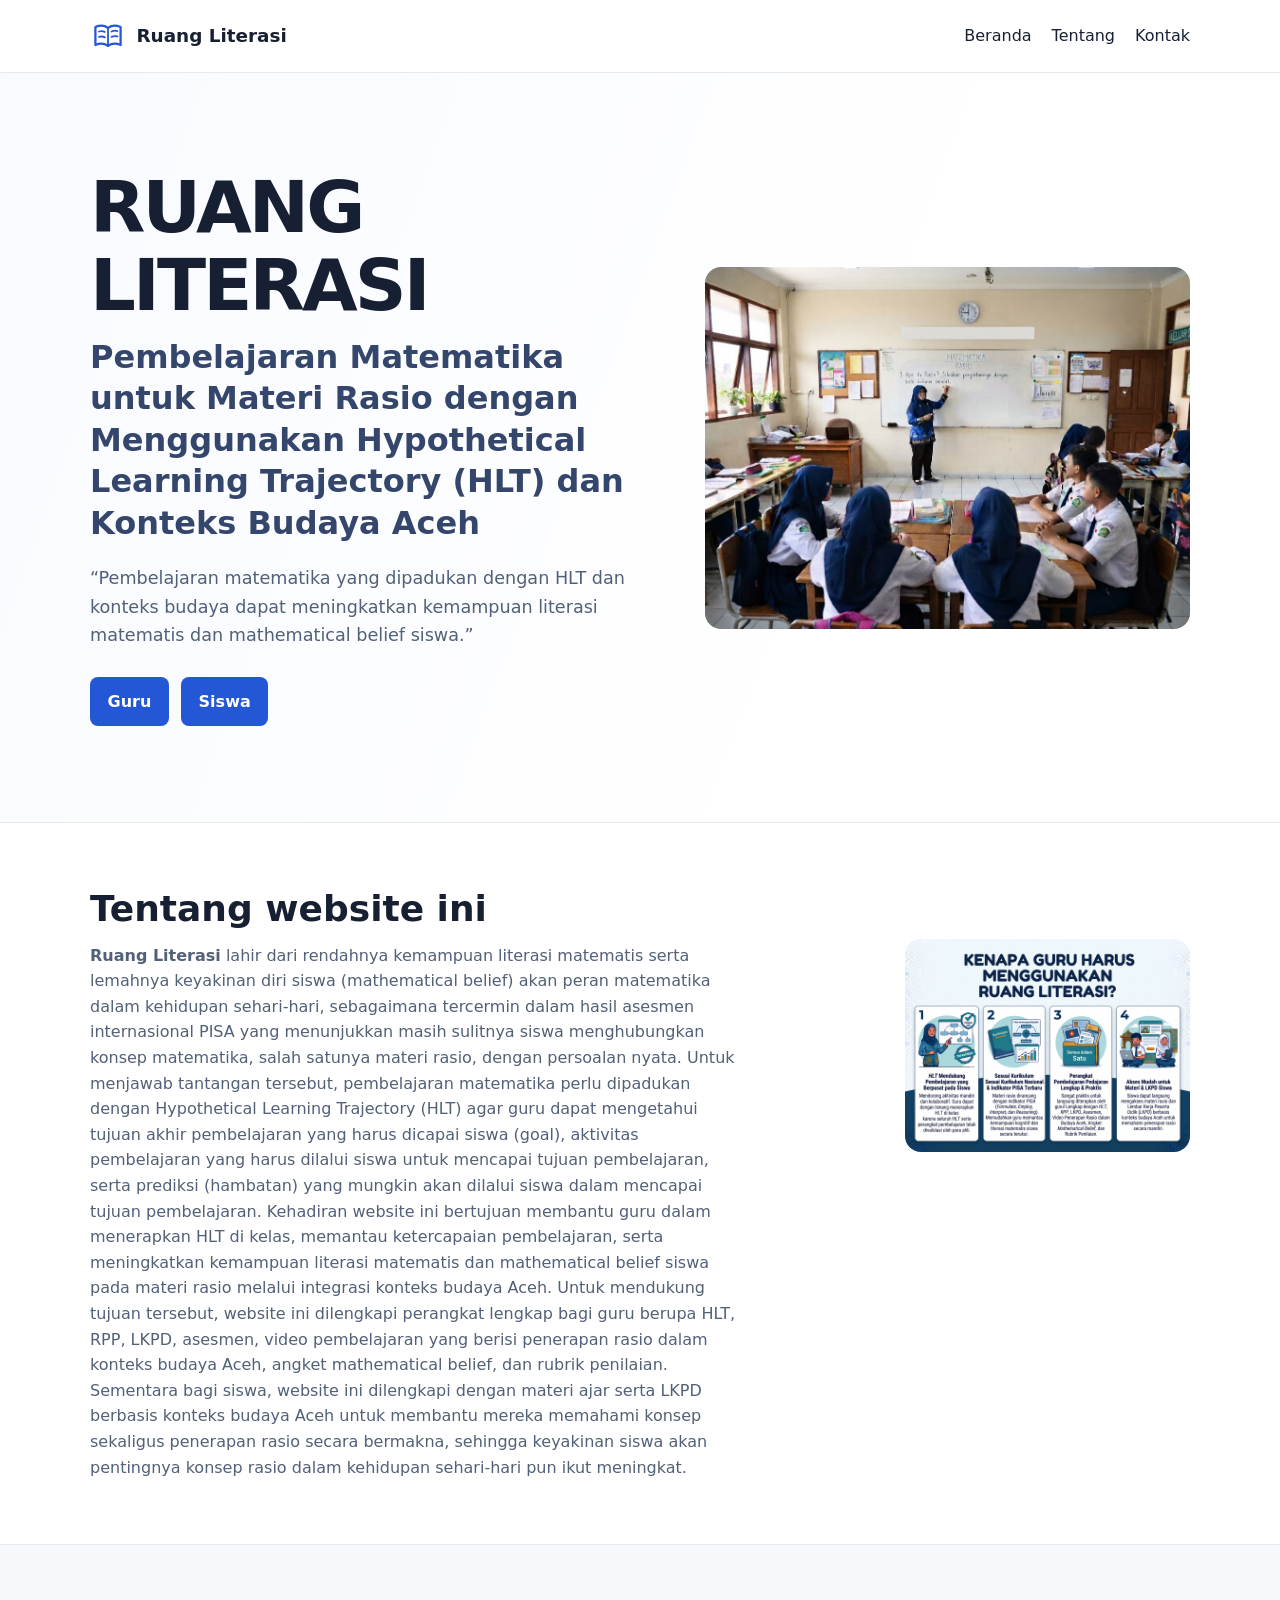
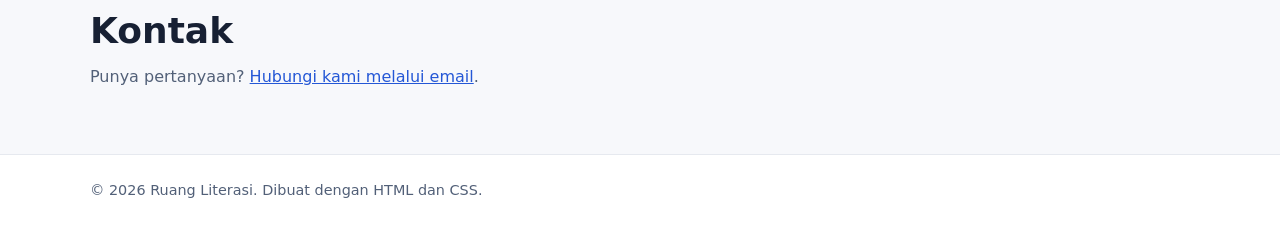
==== commit c27a66f3: "penambahan gambar kenapa guru harus menggunakan ruang literasi" ====
--- a/index.html
+++ b/index.html
@@ -80,25 +80,36 @@
       </section>
 
       <section class="content-section" id="tentang" aria-labelledby="about-title">
-        <div class="container">
-          <h2 id="about-title">Tentang website ini</h2>
-          <p>
-            <strong>Ruang Literasi</strong> lahir dari rendahnya kemampuan literasi matematis serta lemahnya keyakinan diri siswa
-            (<em>mathematical belief</em>) akan peran matematika dalam kehidupan sehari-hari, sebagaimana tercermin dalam
-            hasil asesmen internasional PISA yang menunjukkan masih sulitnya siswa menghubungkan konsep matematika,
-            salah satunya materi rasio, dengan persoalan nyata. Untuk menjawab tantangan tersebut, pembelajaran
-            matematika perlu dipadukan dengan <em>Hypothetical Learning Trajectory</em> (HLT) agar guru dapat mengetahui
-            tujuan akhir pembelajaran yang harus dicapai siswa (<em>goal</em>), aktivitas pembelajaran yang harus dilalui
-            siswa untuk mencapai tujuan pembelajaran, serta prediksi (hambatan) yang mungkin akan dilalui siswa dalam
-            mencapai tujuan pembelajaran. Kehadiran website ini bertujuan membantu guru dalam menerapkan HLT di kelas,
-            memantau ketercapaian pembelajaran, serta meningkatkan kemampuan literasi matematis dan
-            <em>mathematical belief</em> siswa pada materi rasio melalui integrasi konteks budaya Aceh. Untuk mendukung
-            tujuan tersebut, website ini dilengkapi perangkat lengkap bagi guru berupa HLT, RPP, LKPD, asesmen, video
-            pembelajaran yang berisi penerapan rasio dalam konteks budaya Aceh, angket <em>mathematical belief</em>, dan
-            rubrik penilaian. Sementara bagi siswa, website ini dilengkapi dengan materi ajar serta LKPD berbasis konteks
-            budaya Aceh untuk membantu mereka memahami konsep sekaligus penerapan rasio secara bermakna, sehingga keyakinan
-            siswa akan pentingnya konsep rasio dalam kehidupan sehari-hari pun ikut meningkat.
-          </p>
+        <div class="container about-layout">
+          <div class="about-copy">
+            <h2 id="about-title">Tentang website ini</h2>
+            <p>
+              <strong>Ruang Literasi</strong> lahir dari rendahnya kemampuan literasi matematis serta lemahnya keyakinan diri siswa
+              (<em>mathematical belief</em>) akan peran matematika dalam kehidupan sehari-hari, sebagaimana tercermin dalam
+              hasil asesmen internasional PISA yang menunjukkan masih sulitnya siswa menghubungkan konsep matematika,
+              salah satunya materi rasio, dengan persoalan nyata. Untuk menjawab tantangan tersebut, pembelajaran
+              matematika perlu dipadukan dengan <em>Hypothetical Learning Trajectory</em> (HLT) agar guru dapat mengetahui
+              tujuan akhir pembelajaran yang harus dicapai siswa (<em>goal</em>), aktivitas pembelajaran yang harus dilalui
+              siswa untuk mencapai tujuan pembelajaran, serta prediksi (hambatan) yang mungkin akan dilalui siswa dalam
+              mencapai tujuan pembelajaran. Kehadiran website ini bertujuan membantu guru dalam menerapkan HLT di kelas,
+              memantau ketercapaian pembelajaran, serta meningkatkan kemampuan literasi matematis dan
+              <em>mathematical belief</em> siswa pada materi rasio melalui integrasi konteks budaya Aceh. Untuk mendukung
+              tujuan tersebut, website ini dilengkapi perangkat lengkap bagi guru berupa HLT, RPP, LKPD, asesmen, video
+              pembelajaran yang berisi penerapan rasio dalam konteks budaya Aceh, angket <em>mathematical belief</em>, dan
+              rubrik penilaian. Sementara bagi siswa, website ini dilengkapi dengan materi ajar serta LKPD berbasis konteks
+              budaya Aceh untuk membantu mereka memahami konsep sekaligus penerapan rasio secara bermakna, sehingga keyakinan
+              siswa akan pentingnya konsep rasio dalam kehidupan sehari-hari pun ikut meningkat.
+            </p>
+          </div>
+          <figure class="about-art">
+            <img
+              src="assets/kenapa-guru-menggunakan-ruang-literasi.jpg"
+              alt="Kenapa guru harus menggunakan Ruang Literasi"
+              width="2400"
+              height="1792"
+              loading="lazy"
+            >
+          </figure>
         </div>
       </section>
 
--- a/styles.css
+++ b/styles.css
@@ -354,6 +354,30 @@
   color: #526078;
 }
 
+.about-layout {
+  display: grid;
+  grid-template-columns: minmax(0, 1.45fr) minmax(16rem, 0.55fr);
+  align-items: start;
+  gap: clamp(2rem, 5vw, 4rem);
+}
+
+.about-copy {
+  min-width: 0;
+}
+
+.about-art {
+  width: 100%;
+  margin: 3.25rem 0 0;
+}
+
+.about-art img {
+  display: block;
+  width: 100%;
+  height: auto;
+  border-radius: 1rem;
+  object-fit: contain;
+}
+
 .contact-section {
   background: #f7f8fb;
 }
@@ -388,6 +412,16 @@
     min-height: auto;
     grid-template-columns: 1fr;
     gap: 2rem;
+  }
+
+  .about-layout {
+    grid-template-columns: 1fr;
+    gap: 1.5rem;
+  }
+
+  .about-art {
+    max-width: 32rem;
+    margin: 0 auto;
   }
 
   .learning-illustration {
